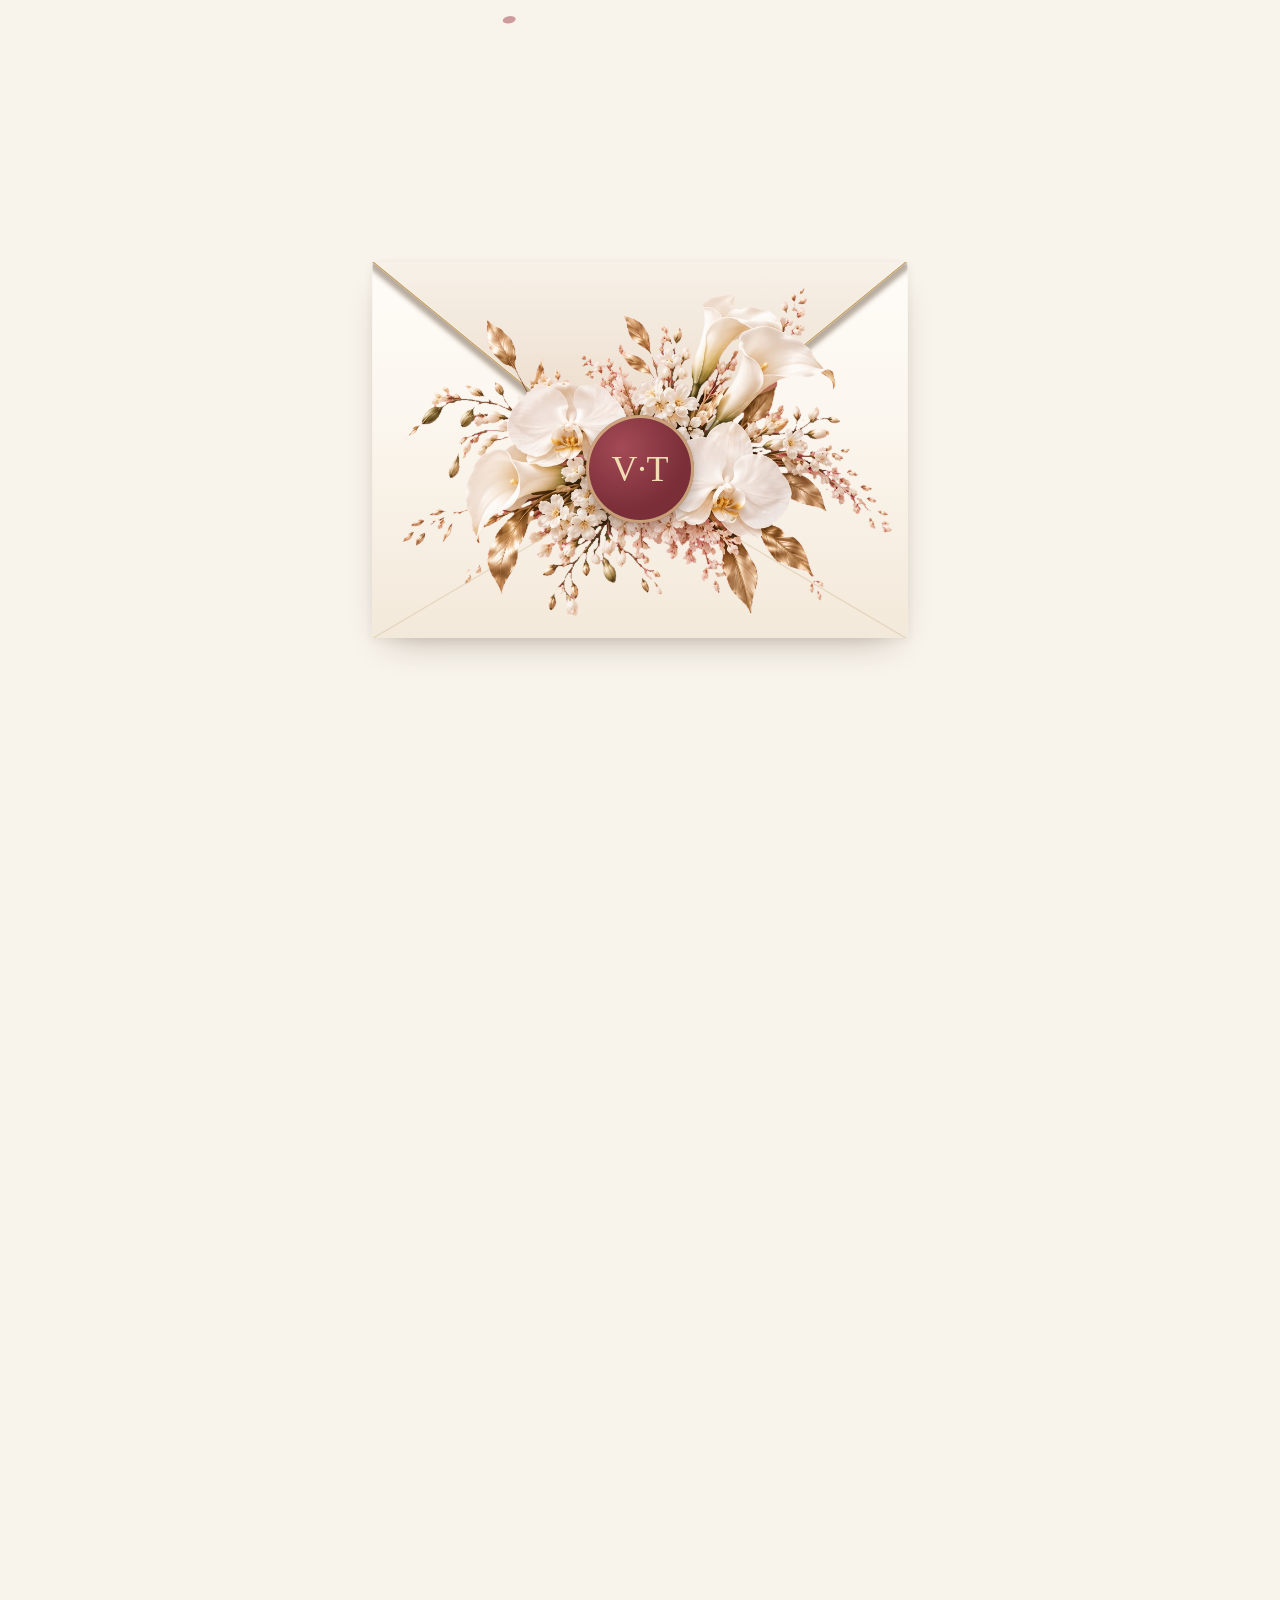
==== vutrang/index.html @ 380d523d "Keep the thank-you popup centered and stop the page from scrolling sideways. Co-authored-by: Cursor " ====
<!doctype html>
<html data-theme="light">
<head>
<meta name="viewport" content="width=device-width, initial-scale=1, viewport-fit=cover">
<script>
(function () {
  if (location.protocol === "file:") return;
  var path = location.pathname;
  if (path.endsWith("/index.html")) path = path.slice(0, -"/index.html".length);
  else if (!path.endsWith("/")) path += "/";
  var base = document.createElement("base");
  base.href = path;
  document.head.appendChild(base);
})();
</script>
<title>Vũ & Trang · Sau tất cả, là Thương</title>
<link rel="icon" href="favicon.svg" type="image/svg+xml">
<link rel="icon" href="favicon.png" type="image/png" sizes="32x32">
<link rel="apple-touch-icon" href="apple-touch-icon.png">
<meta name="claude:viewport-fit-sides" content="cover">
<link rel="stylesheet" href="fonts.css">
<style>
/* Layout: một trang cuộn duy nhất như cuốn album cưới — ảnh lớn xen giữa các "trang giấy", câu chuyện 4 chương theo trục thời gian */
:root{
  --paper:#F8F3EB; --paper-2:#EFE4D4; --card:#FFFCF7;
  --ink:#3C2A22; --ink-soft:#7A6558; --rose:#8E3A45; --gold:#C4A15E; --line:#E4D3C0;
  --night:#2A1C16; --on-night:#F8F1E8; --on-night-soft:#E4D3C4;
  --f-script:"Great Vibes","Brush Script MT",cursive;
  --f-display:"Noto Serif Display","Times New Roman",Georgia,serif;
  --f-body:"Be Vietnam Pro","Segoe UI",Roboto,Arial,sans-serif;
}
@media (prefers-color-scheme:dark){:root:not([data-theme="light"]){
  --paper:#1E1419; --paper-2:#261920; --card:#2C1E25; --ink:#F3E6E8; --ink-soft:#C9B2BA; --rose:#DC93A1; --gold:#D4B678; --line:#4A3540; --night:#140D11; color-scheme:dark}}
:root[data-theme="dark"]{--paper:#1E1419; --paper-2:#261920; --card:#2C1E25; --ink:#F3E6E8; --ink-soft:#C9B2BA; --rose:#DC93A1; --gold:#D4B678; --line:#4A3540; --night:#140D11; color-scheme:dark}

*{box-sizing:border-box}
html{scroll-behavior:smooth;overflow-x:clip;max-width:100%}
body{background:var(--paper);color:var(--ink);font-family:var(--f-body);font-size:16px;line-height:1.7;font-weight:300;-webkit-font-smoothing:antialiased;overflow-x:clip;max-width:100%}
img{max-width:100%;display:block}
.wrap{max-width:660px;margin:0 auto;padding-left:max(20px,env(safe-area-inset-left,0px));padding-right:max(20px,env(safe-area-inset-right,0px))}
section{padding-block:76px;position:relative}
h2{font-family:var(--f-display);font-weight:300;font-size:clamp(28px,6.4vw,40px);line-height:1.2;margin:0;text-wrap:balance;text-align:center}
h2 em{font-style:italic;color:var(--rose)}
.eyebrow{display:block;text-align:center;font-size:14px;letter-spacing:.3em;text-transform:uppercase;color:var(--gold);font-weight:500;margin-bottom:12px}
.lead{text-align:center;color:var(--ink-soft);max-width:34em;margin:16px auto 0}
canvas#petals{position:fixed;inset:0;pointer-events:none;z-index:6}
main{position:relative}

/* HERO ẢNH */
.hero{padding:0;background:var(--paper)}
.hero-frame{position:relative;max-width:760px;margin:0 auto;overflow:hidden}
.hero-frame img{width:100%;height:auto;transform:scale(1.05);animation:slowzoom 12s ease-out forwards;transform-origin:50% 30%}
@keyframes slowzoom{to{transform:scale(1)}}
.hero-frame::after{content:"";position:absolute;left:0;right:0;bottom:0;height:42%;background:linear-gradient(180deg,transparent,var(--paper) 92%)}
.hero-top{position:absolute;top:calc(20px + env(safe-area-inset-top,0px));left:0;right:0;z-index:2;text-align:center;font-size:16px;letter-spacing:.42em;text-transform:uppercase;color:#3A2230;font-weight:600}
@media (max-width:899px){.hero-top{font-size:14px}}
.hero-text{position:relative;z-index:2;text-align:center;padding:0 20px 44px;margin-top:-118px}
.hero h1{margin:0;font-family:var(--f-script);font-weight:400;font-size:clamp(66px,18vw,118px);line-height:1;color:var(--ink)}
.hero h1 .amp{font-size:.6em;color:var(--rose);padding:0 .14em}
.hero .motto{font-family:var(--f-display);font-style:italic;font-size:clamp(20px,4.8vw,27px);margin:4px 0 0;color:var(--rose)}
.hero .dt{margin-top:16px;display:inline-flex;gap:14px;align-items:center;font-size:15px;letter-spacing:.3em;color:var(--ink);font-weight:500}
.hero .dt i{width:28px;height:1px;background:var(--gold);display:block}

/* THIỆP / PHONG BÌ */
.invite{background:var(--paper)}
.envelope{position:relative;width:min(100%,440px);aspect-ratio:1.42;margin:8px auto 0;max-width:100%;perspective:1200px}
.env-back{position:absolute;inset:0;background:linear-gradient(180deg,#F7F1E8,#F4EADF);box-shadow:0 16px 34px -18px rgba(72,52,32,.42),0 2px 8px rgba(72,52,32,.06)}
.env-letter{position:absolute;left:6%;right:6%;top:9%;bottom:7%;background:var(--paper);border:1px solid var(--line);border-radius:3px;display:grid;place-items:start center;text-align:center;padding:16px 12px;transition:transform 1.1s cubic-bezier(.2,.8,.2,1) .35s}
.env-letter small{display:block;font-size:11px;letter-spacing:.3em;text-transform:uppercase;color:var(--gold)}
.env-letter .names{font-family:var(--f-script);font-size:clamp(36px,9vw,48px);line-height:1.15;color:var(--ink)}
.env-flap{position:absolute;left:0;right:0;top:0;height:58%;transform-origin:50% 0;z-index:4;pointer-events:none}
.env-flap svg,.env-front svg{position:absolute;inset:0;width:100%;height:100%;display:block;overflow:hidden}
.env-front{position:absolute;inset:0;clip-path:polygon(0 0,50% 58%,100% 0,100% 100%,0 100%);background:linear-gradient(180deg,#FFFCF8 0%,#FBF6EE 42%,#F3E9DA 100%);z-index:2}
.seal{position:absolute;left:50%;top:55%;transform:translate(-50%,-50%);width:108px;height:108px;z-index:6;border-radius:50%;background:radial-gradient(circle at 34% 30%,#A34A56,#7A2E38 62%);color:#F0DDB4;display:grid;place-items:center;font-family:var(--f-script);font-size:36px;border:none;cursor:pointer;box-shadow:0 6px 14px rgba(60,36,28,.32),inset 0 0 0 3px rgba(232,208,150,.7);transition:opacity .4s,transform .4s;animation:pulse 2.4s ease-in-out infinite}
@keyframes pulse{50%{box-shadow:0 5px 12px rgba(0,0,0,.28),inset 0 0 0 4px rgba(255,255,255,.12),0 0 0 10px rgba(142,58,69,.2)}}
.seal:focus-visible{outline:2px solid var(--gold);outline-offset:4px}
.env-bloom{position:absolute;left:50%;top:55%;width:132%;z-index:5;pointer-events:none;transform:translate(-50%,-50%)}
.env-bloom img{display:block;width:100%;height:auto}
.envelope.open .env-bloom{z-index:4;transition:none;animation:bloomAway .4s cubic-bezier(.4,0,.2,1) both}
@keyframes bloomAway{from{opacity:1;transform:translate(-50%,-50%)}to{opacity:0;transform:translate(-50%,-56%)}}
.envelope.open .env-flap{transition:none;animation:flapOpen .9s cubic-bezier(.45,.05,.25,1) .08s both}
@keyframes flapOpen{0%{transform:translateY(0) rotateX(0deg);z-index:4}78%{transform:translateY(0) rotateX(188deg);z-index:4}100%{transform:translateY(-2px) rotateX(180deg);z-index:0}}
.envelope.open .env-front{z-index:2}
.envelope.open .seal{z-index:0;pointer-events:none;transition:none;animation:sealLift .35s cubic-bezier(.4,0,.2,1) both}
@keyframes sealLift{from{opacity:1;transform:translate(-50%,-50%)}to{opacity:0;transform:translate(-50%,-64%) scale(.86)}}
.envelope.open{clip-path:inset(-160% 0 0 0)}
.env-pocket{display:none}
.envelope:not(.open) .env-letter{top:70%}
.envelope.open .env-letter{top:auto;bottom:8.5%;height:auto;z-index:6;overflow:visible;transition:none;transform:translate3d(0,0,1px);animation:riseOut 2.15s linear .95s both}
@keyframes riseOut{0%{transform:translate3d(0,78%,1px);z-index:1;animation-timing-function:cubic-bezier(.34,.55,.3,1)}58%{transform:translate3d(0,-74%,1px);z-index:1}64%{transform:translate3d(0,-74%,1px);z-index:6;animation-timing-function:cubic-bezier(.28,.12,.22,1)}100%{transform:translate3d(0,0,1px);z-index:6}}
.invite-wide{max-width:780px;margin:52px auto 0;padding-left:max(12px,env(safe-area-inset-left,0px));padding-right:max(12px,env(safe-area-inset-right,0px))}
.invite-card{background:var(--card);border-radius:6px;padding:clamp(48px,9vw,80px) clamp(22px,6vw,64px);text-align:center;position:relative;box-shadow:0 30px 60px -36px rgba(58,34,48,.55);outline:1px solid var(--gold);outline-offset:-14px}
.invite-card::before{content:"";position:absolute;inset:20px;border:1px solid color-mix(in srgb,var(--gold) 45%,transparent);border-radius:3px;pointer-events:none}
.invite-card .corner{position:absolute;width:56px;height:56px;color:var(--gold)}
.invite-card .corner.tl{top:8px;left:8px}.invite-card .corner.tr{top:8px;right:8px;transform:scaleX(-1)}
.invite-card .corner.bl{bottom:8px;left:8px;transform:scaleY(-1)}.invite-card .corner.br{bottom:8px;right:8px;transform:scale(-1)}
.invite-card .monogram{width:155px;height:155px;margin:0 auto 18px;border-radius:50%;border:1px solid var(--gold);display:grid;place-items:center;font-family:var(--f-script);font-size:34px;color:var(--rose)}
.invite-card .kinhmoi{font-family:var(--f-script);font-size:clamp(44px,11vw,68px);line-height:1.1;color:var(--rose);margin:0}
.invite-card .kinhmoi-sub{font-size:18px;letter-spacing:.16rem;text-transform:uppercase;color:#000;font-weight:500;margin-top:6px}
.invite-card .guest{font-family:var(--f-display);font-style:italic;font-size:18px;color:var(--ink-soft);margin:22px auto 0;max-width:340px;padding-bottom:6px}
.families{display:grid;grid-template-columns:1fr 1fr;gap:20px;margin:22px 0 4px}
.families h3{font-size:12px;letter-spacing:.24em;text-transform:uppercase;color:var(--gold);font-weight:500;margin:0 0 8px}
.families p{margin:0;font-size:15px;line-height:1.65}
.families .mem{color:var(--ink-soft);font-style:italic;font-size:14px}
.couple{display:grid;gap:6px;margin:34px 0 30px}
.couple small{display:block;font-size:11px;letter-spacing:.3em;text-transform:uppercase;color:var(--gold);font-weight:500}
.couple strong{display:block;font-family:var(--f-script);font-weight:400;font-size:clamp(46px,11.5vw,72px);line-height:1.15;color:var(--ink)}
.couple .heart{font-family:var(--f-display);font-style:italic;font-size:22px;color:var(--rose);margin:2px 0}
.invite-text{font-family:var(--f-display);font-style:italic;font-size:clamp(17px,4.2vw,20px);line-height:1.6;color:var(--ink-soft);max-width:26em;margin:0 auto}
.dateline{margin:30px auto 0;display:grid;grid-template-columns:1fr auto 1fr;align-items:center;gap:18px;max-width:440px}
.dateline .side{font-size:12px;letter-spacing:.24em;text-transform:uppercase;border-block:1px solid var(--gold);padding:8px 0;font-weight:500}
.dateline .d{font-family:var(--f-display);font-weight:300;font-size:clamp(60px,16vw,86px);line-height:1;color:var(--rose)}
.invite-time{font-family:var(--f-display);font-size:20px;margin-top:14px}
.invite-place{margin-top:6px;font-size:15px;color:var(--ink-soft)}
.lunar{color:var(--ink-soft);font-size:14px;margin-top:8px}
.with-son{margin-top:22px;font-size:14px;color:var(--ink-soft)}
.with-son b{color:var(--ink);font-weight:500}

/* QUOTE + LỜI HẸN */
.promise{background:var(--night);color:var(--on-night);overflow:hidden}
.promise .eyebrow{color:#D4B678}
.promise h2{color:var(--on-night)}
.promise h2 em{color:#E9B9C2}
.promise p{text-align:center;max-width:32em;margin:20px auto 0;color:var(--on-night-soft)}
.promise .q{font-family:var(--f-display);font-style:italic;font-size:clamp(19px,4.6vw,24px);text-align:center;max-width:26em;margin:0 auto 44px;color:var(--on-night)}
.promise .q b{font-style:normal;font-weight:500;letter-spacing:.08em;color:#E9B9C2}
.years{display:grid;grid-template-columns:repeat(3,1fr);gap:8px;margin:36px auto 0;max-width:420px;text-align:center}
.years b{display:block;font-family:var(--f-display);font-weight:300;font-size:clamp(40px,11vw,58px);line-height:1;color:var(--on-night)}
.years small{font-size:11px;letter-spacing:.24em;text-transform:uppercase;color:#D4B678}

/* CHUYỆN */
.story{background:var(--paper-2)}
.chapters{display:grid;gap:56px;margin-top:48px}
.chap{display:grid;gap:18px;justify-items:center;text-align:center;min-width:0}
.chap .ph{position:relative;max-width:100%}
.chap .ph img{width:100%;height:auto;border-radius:3px;box-shadow:0 22px 44px -30px rgba(58,34,48,.6)}
.chap .ph.portrait{width:min(100%,400px)}
.chap .ph.land{width:100%}
.chap .num{font-family:var(--f-display);font-style:italic;font-size:15px;color:var(--rose);letter-spacing:.1em}
.chap h3{font-family:var(--f-script);font-weight:400;font-size:clamp(46px,11vw,60px);margin:0;line-height:1;color:var(--ink)}
.chap .when{font-size:12px;letter-spacing:.26em;text-transform:uppercase;color:var(--gold);font-weight:500}
.chap p{margin:4px auto 0;color:var(--ink-soft);max-width:26em;font-family:var(--f-display);font-style:italic;font-size:18px;line-height:1.55}
.teaser{text-align:center;margin-top:60px;font-family:var(--f-display);font-style:italic;color:var(--rose);font-size:19px}

/* PHÚC */
.son{background:var(--paper)}
.son-grid{columns:2;column-gap:12px;margin-top:40px}
.son-grid img{width:100%;height:auto;border-radius:3px;margin-bottom:12px;break-inside:avoid}

/* ALBUM */
.album{background:var(--paper-2)}
.show{position:relative;margin:40px auto 0;max-width:560px;aspect-ratio:2/3;max-height:82vh;border-radius:4px;overflow:hidden;background:var(--night);box-shadow:0 30px 60px -34px rgba(30,15,22,.7);touch-action:pan-y}
.show .sl{position:absolute;inset:0;opacity:0;transition:opacity 1.2s ease}
.show .sl.on{opacity:1}
.show .sl img{width:100%;height:100%;object-fit:contain}
.show .sl.on img{animation:kb 6s ease-out forwards}
@keyframes kb{from{transform:scale(1.06)}to{transform:scale(1)}}
.show .nav{position:absolute;top:50%;transform:translateY(-50%);z-index:3;width:42px;height:42px;border-radius:50%;border:1px solid rgba(246,236,234,.6);background:rgba(20,12,16,.35);color:#F6ECEA;font-size:20px;cursor:pointer;display:grid;place-items:center}
.show .nav:focus-visible{outline:2px solid var(--gold);outline-offset:2px}
.show .prev{left:12px}.show .next{right:12px}
.dots{display:flex;justify-content:center;gap:7px;margin-top:16px;flex-wrap:wrap}
.dots button{width:8px;height:8px;border-radius:50%;border:none;padding:0;background:var(--line);cursor:pointer}
.dots button.on{background:var(--rose);width:22px;border-radius:4px}
.thumbs{display:flex;gap:8px;overflow-x:auto;margin-top:16px;padding-bottom:6px;scrollbar-width:thin}
.thumbs button{flex:0 0 auto;width:58px;height:78px;border:none;padding:0;border-radius:3px;overflow:hidden;opacity:.55;cursor:pointer;background:var(--night)}
.thumbs button.on{opacity:1;outline:2px solid var(--rose);outline-offset:1px}
.thumbs img{width:100%;height:100%;object-fit:cover}

/* SỰ KIỆN */
.event{background:var(--paper)}
.ev-grid{display:grid;grid-template-columns:repeat(4,1fr);gap:12px;margin-top:40px}
.ev{background:var(--card);border:1px solid var(--line);border-radius:4px;padding:20px 10px;text-align:center;min-width:0}
.ev .t{font-family:var(--f-display);font-size:30px;font-weight:300;line-height:1;font-variant-numeric:tabular-nums}
.ev .l{font-size:11px;letter-spacing:.2em;text-transform:uppercase;color:var(--gold);margin-top:8px;font-weight:500}
.ev .s{font-size:13px;color:var(--ink-soft);margin-top:4px;line-height:1.5}
.venue{margin-top:12px;background:var(--card);border:1px solid var(--line);border-radius:4px;padding:26px 20px;text-align:center}
.venue .l{font-size:11px;letter-spacing:.2em;text-transform:uppercase;color:var(--gold);font-weight:500}
.venue h3{font-family:var(--f-display);font-weight:400;font-size:clamp(13px,6.5cqi,26px);line-height:1.25;margin:6px 0 4px;white-space:nowrap}
.venue .s{font-size:14px;color:var(--ink-soft)}
.btns{display:flex;flex-wrap:wrap;gap:10px;justify-content:center;margin-top:18px}
.btn{display:inline-flex;align-items:center;justify-content:center;gap:8px;padding:11px 22px;border-radius:999px;border:1px solid var(--ink);color:var(--ink);text-decoration:none;font-size:14px;font-weight:500;background:transparent;cursor:pointer;font-family:var(--f-body)}
.btn.solid{background:var(--ink);color:var(--paper)}
.btn:hover{border-color:var(--rose);color:var(--rose)}
.btn.solid:hover{background:var(--rose);color:var(--paper);border-color:var(--rose)}
.btn:focus-visible,input:focus-visible,select:focus-visible,textarea:focus-visible{outline:2px solid var(--gold);outline-offset:2px}
.calrow{display:grid;grid-template-columns:1fr 1fr;gap:28px;margin-top:44px;align-items:center}
.cal{background:var(--card);border:1px solid var(--line);border-radius:4px;padding:22px 16px;min-width:0}
.cal .m{text-align:center;font-family:var(--f-display);font-weight:300;font-style:normal;font-size:21px;margin-bottom:10px}
.cal .m span{color:var(--ink-soft);font-size:15px;font-style:italic}
.grid7{display:grid;grid-template-columns:repeat(7,1fr);text-align:center;font-size:14px;gap:2px 0;font-variant-numeric:tabular-nums}
.grid7 .h{font-size:10.5px;letter-spacing:.1em;color:var(--ink-soft);padding-bottom:6px}
.grid7 div{padding:5px 0;position:relative;z-index:0}
.grid7 .wd{color:#FFF;font-weight:600}
.grid7 .wd::before{content:"";position:absolute;left:50%;top:46%;width:36px;height:34px;transform:translate(-50%,-50%);background:var(--rose);z-index:-1;clip-path:path("M18 32C18 32 2 22.2 2 13.4C2 7.8 6.2 4.2 10.6 4.2C13.3 4.2 15.6 5.7 18 8.4C20.4 5.7 22.7 4.2 25.4 4.2C29.8 4.2 34 7.8 34 13.4C34 22.2 18 32 18 32Z")}
.count{display:grid;grid-template-columns:1fr 1fr;gap:18px 12px}
.count div{text-align:center;border-top:1px solid var(--line);padding-top:12px}
.count b{display:block;font-family:var(--f-display);font-weight:300;font-size:clamp(36px,9vw,48px);line-height:1;font-variant-numeric:tabular-nums}
.count small{font-size:11px;letter-spacing:.22em;text-transform:uppercase;color:var(--ink-soft)}
.sw{display:flex;justify-content:center;gap:16px;margin-top:22px;flex-wrap:wrap}
.sw div{text-align:center;font-size:12px;color:var(--ink-soft)}
.sw i{display:block;width:50px;height:50px;border-radius:50%;margin:0 auto 8px;border:1px solid var(--line)}

/* XÁC NHẬN */
.rsvp{background:var(--paper-2)}
form{display:grid;gap:14px;margin-top:36px;background:var(--card);border:1px solid var(--line);border-radius:4px;padding:26px 20px}
label{font-size:13px;font-weight:500;letter-spacing:.04em;display:block;margin-bottom:6px}
input,select,textarea{width:100%;font:inherit;font-size:15px;color:var(--ink);background:var(--paper);border:1px solid var(--line);border-radius:3px;padding:11px 12px}
textarea{min-height:96px;resize:vertical}
.seg{display:grid;grid-template-columns:1fr 1fr;gap:8px}
.seg input{position:absolute;opacity:0;width:1px;height:1px}
.seg label{margin:0;border:1px solid var(--line);border-radius:3px;padding:11px 8px;text-align:center;cursor:pointer;font-weight:400;background:var(--paper)}
.seg input:checked + label{border-color:var(--rose);background:color-mix(in srgb,var(--rose) 15%,var(--paper));font-weight:500}
.seg input:focus-visible + label{outline:2px solid var(--gold);outline-offset:2px}
.row2{display:grid;grid-template-columns:1fr 1fr;gap:12px}
.thanks-error{margin:0;color:var(--rose);font-size:14px;text-align:center}
.pop{position:fixed;inset:0;z-index:80;display:grid;place-items:center;padding:28px 0;overflow:hidden;background:rgba(42,28,22,.46);backdrop-filter:blur(7px)}
.pop[hidden]{display:none}
.pop-card{position:relative;container-type:inline-size;justify-self:center;width:min(680px,calc(100% - 72px));max-height:calc(100dvh - 36px);overflow:visible;background:#FBF1E7;border:1px solid #E8D5C4;border-radius:26px;padding:34px 64px 30px;text-align:center;box-shadow:0 28px 60px -28px rgba(42,28,22,.5)}
.pop-check{width:42px;height:42px;margin:0 auto 8px;border:1.5px solid var(--gold);border-radius:50%;display:grid;place-items:center;color:var(--ink)}
.pop-check svg{width:20px;height:20px}
.pop-kicker{margin:0;font-size:11px;letter-spacing:.24em;text-transform:uppercase;color:var(--gold);font-weight:500}
.pop-title{margin:4px 0 0;font-family:var(--f-script);font-weight:400;font-size:clamp(40px,11.6cqw,64px);line-height:1;color:var(--ink)}
.pop-lead{margin:10px auto 0;max-width:40em;color:var(--ink-soft);font-size:15.5px;line-height:1.45}
.pop-rule{display:flex;align-items:center;gap:10px;width:min(200px,70%);margin:14px auto}
.pop-rule::before,.pop-rule::after{content:"";height:1px;flex:1;background:var(--line)}
.pop-rule i{width:6px;height:6px;background:var(--gold);transform:rotate(45deg)}
.pop-meta{display:grid;gap:8px;margin:0 auto;color:var(--ink);font-size:14.5px}
.pop-meta[hidden]{display:none}
.pop-meta p{margin:0 auto;display:flex;align-items:flex-start;justify-content:center;gap:8px;max-width:100%}
.pop-meta p span{min-width:0}
.pop-meta svg{width:16px;height:16px;flex:none;color:var(--gold)}
.pop-note{margin:12px auto 0;max-width:28em;font-family:var(--f-display);font-style:italic;font-weight:300;font-size:16.5px;line-height:1.45;color:var(--ink-soft)}
.pop-back{margin-top:16px;border:none;cursor:pointer;background:var(--ink);color:var(--paper);border-radius:999px;padding:11px 26px;font:inherit;font-size:15px;font-weight:500;white-space:nowrap;max-width:100%}
.pop-back:hover{background:var(--rose)}
.pop-check,.pop-kicker,.pop-title,.pop-lead,.pop-rule,.pop-meta,.pop-note,.pop-back{position:relative;z-index:3}
.thanks-flora{position:absolute;pointer-events:none;user-select:none;width:auto;max-width:none;z-index:2}
.thanks-flora.calla{height:min(286px,46cqw);top:-18px;left:-22px}
.thanks-flora.orchid{height:min(258px,42cqw);bottom:-22px;right:-22px}
@container (max-width:520px){
  .pop-card{padding:28px 18px 20px;border-radius:18px}
  .pop-check{width:36px;height:36px;margin-bottom:6px}
  .pop-kicker{font-size:10px;letter-spacing:.14em}
  .pop-title{font-size:clamp(28px,11cqw,40px)}
  .pop-lead{font-size:13.5px}
  .pop-meta{font-size:12.5px}
  .pop-note{font-size:14.5px}
  .pop-back{font-size:14px;padding:10px 18px}
  .thanks-flora.calla{height:108px;top:-14px;left:-8px}
  .thanks-flora.orchid{height:96px;bottom:-16px;right:-8px}
}
@keyframes thanksIn{from{opacity:0;transform:translateY(8px)}to{opacity:1;transform:none}}
.pop-card{animation:thanksIn .45s cubic-bezier(.22,.8,.28,1) both}
.hint{font-size:13px;color:var(--ink-soft);text-align:center;margin:0}

/* MỪNG CƯỚI */
.gifts{display:grid;grid-template-columns:1fr 1fr;gap:14px;margin-top:36px;align-items:start}
.gift{background:var(--card);border:1px solid var(--line);border-radius:4px;padding:20px 14px;text-align:center;min-width:0;container-type:inline-size}
.gift h3{font-size:clamp(8px,6.6cqi,12px);letter-spacing:clamp(.04em,.7cqi,.22em);text-transform:uppercase;color:var(--gold);margin:0 0 12px;font-weight:500;white-space:nowrap;line-height:1.3}
.qr{width:min(100%,156px);max-height:156px;aspect-ratio:1;margin:0 auto 12px;border:1px solid var(--line);border-radius:3px;display:grid;place-items:center;overflow:hidden;background:#fff;padding:8px}.qr img{width:100%;height:100%;object-fit:contain;display:block}
.gift p{margin:0;font-size:clamp(11px,7.2cqi,14px);white-space:nowrap}
.gift .acc{font-family:var(--f-display);font-size:clamp(12px,9.2cqi,18px);letter-spacing:clamp(.01em,.25cqi,.06em);margin:4px 0;font-variant-numeric:tabular-nums}
.copy{margin-top:10px;width:100%;box-sizing:border-box;font-size:clamp(10px,6.4cqi,13px);padding:7px clamp(8px,3cqi,14px);white-space:nowrap}

/* KẾT */
.closing{padding:0;background:var(--night);color:var(--on-night)}
.closing .frame{position:relative;max-width:760px;margin:0 auto;overflow:hidden}
.closing img{width:100%;aspect-ratio:4/5;object-fit:cover;object-position:center 30%}
.closing .frame::after{content:"";position:absolute;inset:0;background:linear-gradient(180deg,rgba(20,12,16,0) 40%,rgba(20,12,16,.9) 100%)}
.closing .tx{position:absolute;left:0;right:0;bottom:0;z-index:2;text-align:center;padding:0 22px 110px}
.closing .big{font-family:var(--f-script);font-size:clamp(46px,12vw,74px);line-height:1.1}
.closing p{color:var(--on-night-soft);max-width:30em;margin:12px auto 0}
.closing .sign{font-family:var(--f-display);font-style:italic;margin-top:16px;color:#E9B9C2;font-size:19px}

/* NÚT NỔI DUY NHẤT */
.fab{position:fixed;z-index:7;right:calc(16px + env(safe-area-inset-right,0px));bottom:calc(16px + env(safe-area-inset-bottom,0px));display:flex;align-items:center;gap:8px;padding:12px 18px;border-radius:999px;background:var(--ink);color:var(--paper);border:none;font:500 14px/1 var(--f-body);cursor:pointer;box-shadow:0 12px 30px -12px rgba(30,15,22,.6)}
.music-fab{position:fixed;z-index:8;bottom:calc(14px + env(safe-area-inset-bottom,0px));left:calc(14px + env(safe-area-inset-left,0px));width:46px;height:46px;border:none;border-radius:50%;padding:0;display:grid;place-items:center;cursor:pointer;color:#F0DDB4;background:radial-gradient(circle at 34% 30%,#A34A56,#7A2E38 62%);box-shadow:0 5px 12px rgba(60,36,28,.28),inset 0 0 0 3px rgba(232,208,150,.55)}
.music-fab[hidden]{display:none}
.music-fab svg{width:20px;height:20px;display:block}
.music-fab.is-off{opacity:.8}
.music-fab:focus-visible{outline:2px solid var(--gold);outline-offset:3px}
.fab:hover{background:var(--rose)}
.fab:focus-visible{outline:2px solid var(--gold);outline-offset:3px}
.fab svg{width:16px;height:16px}

.reveal{transform:translateY(16px);transition:transform 1s ease}
.reveal.in{transform:none}
@media (max-width:560px){
  .chap{grid-template-columns:1fr;gap:20px}
  .chap:nth-child(even) .ph{order:0}
  .chap:nth-child(even) .ph .num{right:auto;left:-6px}
  .ev-grid{grid-template-columns:1fr 1fr}
  .calrow{grid-template-columns:1fr}
}
@media (max-width:420px){.families,.gifts{grid-template-columns:1fr}section{padding-block:62px}}
@media (prefers-reduced-motion:reduce){*{transition:none!important;animation:none!important}.reveal,.envelope.open .env-letter{transform:none}html{scroll-behavior:auto}}
/* ===== Bố cục toàn khổ ===== */
.wrap{max-width:1180px}
section{padding-block:60px}
.eyebrow{margin-bottom:10px}
/* hero */
.hero-frame{max-width:none}
.hero-text .eyebrow{margin-bottom:24px}
.hero-q{font-family:var(--f-display);font-style:italic;color:var(--ink-soft);max-width:26em;margin:22px auto 0;font-size:17px}.hero-q b{font-weight:600;font-style:italic}
@media (max-width:560px){
  .eyebrow{font-size:12px}
  .hero-text{padding:0 18px 36px}
  .hero-text .eyebrow{margin-bottom:10px}
  .hero h1{font-size:clamp(48px,15vw,64px)}
  .hero .motto{font-size:clamp(18px,5.2vw,22px)}
  .hero-q{font-size:15px;margin-top:16px}
}
@media (min-width:900px){
  .hero{display:grid;grid-template-columns:minmax(0,1fr) minmax(0,1fr);align-items:center;min-height:min(100vh,1000px)}
  .hero-frame{height:100%}
  .hero-frame img{height:100%;width:100%;object-fit:cover;object-position:right 25%}
  .hero-frame::after{top:0;bottom:0;left:auto;right:0;width:30%;height:auto;background:linear-gradient(90deg,transparent,var(--paper))}
  .hero-text{margin-top:0;padding:48px}
}
/* thiệp */
.invite{padding-block:56px}
.invite-grid{display:grid;gap:36px;align-items:center}
.env-col{min-width:0}
.invite-card{margin:0}
@media (min-width:900px){.invite-grid{grid-template-columns:minmax(0,.85fr) minmax(0,1.15fr);gap:56px;align-items:start}.envelope{width:100%}.env-col{padding-top:120px}}
/* lời hẹn */
.promise-grid{display:grid;gap:24px;align-items:center}
.promise-grid p{margin-top:0}
@media (min-width:900px){.promise-grid{grid-template-columns:1fr 1fr;gap:64px}.promise h2,.promise-grid .eyebrow,.promise-grid p{text-align:left}.years{margin-left:0}}
/* chuyện: 4 ảnh dọc đồng đều */
.chapters{display:grid;grid-template-columns:repeat(4,minmax(0,1fr));gap:24px;margin-top:40px}
.chap{gap:10px}
.chap .ph,.chap .ph.portrait,.chap .ph.land{width:100%}
.chap .ph img{width:100%;height:auto;aspect-ratio:2/3}
.chap h3{font-size:clamp(40px,4.4vw,54px)}
.chap p{font-size:16px}
@media (max-width:1000px){.chapters{grid-template-columns:repeat(2,minmax(0,1fr));gap:32px 18px}}
@media (max-width:560px){.chapters{grid-template-columns:1fr;gap:44px}}
.teaser{margin-top:44px}
/* Phúc */
.son-grid{columns:auto;display:grid;grid-template-columns:repeat(3,minmax(0,1fr));gap:14px;margin-top:32px}
@media (min-width:900px){.son .lead{max-width:none;white-space:nowrap}}
.son-grid img{margin:0;width:100%;height:auto;aspect-ratio:2/3}
@media (max-width:560px){.son-grid{grid-template-columns:1fr 1fr;gap:10px}.son-grid img:first-child{grid-column:1/-1}}
/* album: dải ảnh chạy */
.album{padding-bottom:48px}
.strip{display:flex;gap:12px;overflow-x:auto;scroll-snap-type:x mandatory;margin-top:32px;padding:0 max(16px,env(safe-area-inset-left,0px)) 8px;scrollbar-width:none;-webkit-overflow-scrolling:touch}
.strip::-webkit-scrollbar{display:none}
.strip img{flex:0 0 auto;height:min(78vh,720px);width:auto;aspect-ratio:2/3;object-fit:cover;scroll-snap-align:center;border-radius:3px;box-shadow:0 20px 40px -28px rgba(30,15,22,.6)}
@media (max-width:560px){.strip img{height:auto;width:82vw}}
.strip-ctl{display:flex;justify-content:center;gap:10px;margin-top:18px}
.strip-ctl .btn{width:46px;height:46px;padding:0;font-size:20px}
/* sự kiện */
.ev-grid{margin-top:32px}
.ev-row{display:grid;grid-template-columns:1.2fr 1fr 1fr;gap:12px;margin-top:12px;align-items:stretch}
.ev-row > *{min-width:0}
.venue{margin:0;display:flex;flex-direction:column;justify-content:center;container-type:inline-size}
.dress{margin-top:22px;padding-top:18px;border-top:1px solid var(--line)}
.dress .sw{margin-top:12px;gap:12px}
.dress .sw i{width:40px;height:40px}
.cal{margin:0;display:flex;flex-direction:column;justify-content:center}
.count-box{background:var(--card);border:1px solid var(--line);border-radius:4px;padding:22px 18px;display:flex;flex-direction:column;justify-content:center;text-align:center}
.count-box .l{font-size:11px;letter-spacing:.2em;text-transform:uppercase;color:var(--gold);font-weight:500;margin-bottom:14px}
@media (max-width:900px){.ev-row{grid-template-columns:1fr 1fr}.venue{grid-column:1/-1}}
@media (max-width:560px){.ev-row{grid-template-columns:1fr}}
/* xác nhận + mừng cưới */
.rsvp-grid{display:grid;gap:48px;align-items:start}
.rsvp-col,.gift-col{min-width:0}
.rsvp-col form{margin-top:24px}
.rsvp-col form .btn.solid{justify-self:stretch}
.gift-col .gifts{margin-top:24px}
@media (min-width:900px){.rsvp-grid{grid-template-columns:1.1fr 1fr;column-gap:56px;row-gap:0;align-items:stretch}.rsvp-col,.gift-col{display:grid;grid-template-rows:subgrid;grid-row:span 4}.rsvp-col h2,.gift-col h2,.rsvp-col .eyebrow,.gift-col .eyebrow,.rsvp-col .lead,.gift-col .lead{text-align:left;margin-left:0}}
@media (min-width:1240px){.rsvp .wrap{max-width:1360px}.rsvp-grid{grid-template-columns:auto minmax(460px,1fr)}.rsvp-col h2{white-space:nowrap;text-wrap:nowrap}}
/* kết */
.closing{padding:0}
.closing .frame{max-width:none}
.closing .frame::after{display:none}
.closing img{width:100%;height:auto;aspect-ratio:auto}
.closing .tx{position:static;padding:44px 22px 110px;text-align:center}
@media (min-width:900px){.closing{display:grid;grid-template-columns:1.4fr 1fr;align-items:center}.closing .tx{padding:48px}.closing img{height:100%;object-fit:cover}}
/* ===== Thiệp mời: thông tin lớn, rực rỡ ===== */
.gold-text{background:linear-gradient(100deg,#9C7A3C 0%,#E2C47F 30%,#B58A43 52%,#F0D79B 72%,#A8803F 100%);-webkit-background-clip:text;background-clip:text;color:transparent}
.env-photo{margin:40px 0 0;display:none}
.env-photo img{width:100%;height:auto;border-radius:4px;box-shadow:0 26px 50px -30px rgba(58,34,48,.6)}
.env-photo figcaption{text-align:center;font-family:var(--f-display);font-style:italic;color:var(--rose);font-size:18px;margin-top:14px}
@media (min-width:900px){.env-photo{display:block}}
.invite-card{background:radial-gradient(120% 60% at 50% 0%,color-mix(in srgb,var(--rose) 9%,var(--card)),var(--card) 60%)}
.invite-card .monogram{width:155px;height:155px;font-size:40px;border-width:1.5px;color:var(--gold)}
.invite-card .kinhmoi{font-size:clamp(52px,12vw,84px)}
.invite-card .kinhmoi-sub{font-size:18px;letter-spacing:.16rem}
.invite-card .guest{font-size:clamp(15px,2.4vw,18px);color:var(--ink);max-width:420px}
.families{gap:28px;margin:30px 0 10px}
.families h3{font-size:14px;letter-spacing:.28em;margin-bottom:10px}
.families > div{container-type:inline-size}
.families p{font-family:var(--f-display);font-size:clamp(10.5px,8.8cqi,18px);line-height:1.45;color:var(--ink);white-space:nowrap}
.invite-text{font-size:clamp(15px,2.4vw,18px);color:var(--ink-soft)}
.couple small{font-size:13px;letter-spacing:.34em}
.couple strong{font-size:clamp(58px,14vw,96px);color:var(--ink)}
.couple .heart{font-size:clamp(24px,5vw,30px)}
.with-son{font-family:var(--f-display);font-size:20px;color:var(--ink);line-height:1.5;margin-top:26px}
.with-son b{font-weight:500;color:var(--rose)}
.dateline{max-width:560px;gap:20px;margin-top:34px}
.dateline .side{font-size:clamp(13px,3.2vw,16px);padding:10px 0;color:var(--ink)}
.dateline .d{font-size:clamp(76px,20vw,128px);font-weight:400}
.lunar{font-size:clamp(17px,4vw,20px);color:var(--ink);margin-top:12px;font-family:var(--f-display);font-style:italic}
.invite-time{font-size:clamp(24px,6vw,34px);margin-top:22px;color:var(--ink);font-weight:400}
.invite-time b{color:var(--rose);font-weight:500}
.invite-place{font-family:var(--f-display);font-size:clamp(22px,5.4vw,30px);color:var(--ink);margin-top:10px}
.invite-place small{display:block;font-family:var(--f-body);font-size:clamp(14px,3.4vw,16px);color:var(--ink-soft);margin-top:4px}
.invite-thanks{font-family:var(--f-display);font-style:italic;font-size:clamp(17px,4.2vw,20px);color:var(--ink-soft);margin:26px auto 0;max-width:28em}
.invite-card .gold-text,.gold-text{color:transparent;-webkit-text-fill-color:transparent}
.env-letter{z-index:1}
.env-letter{display:flex;flex-direction:column;align-items:center;overflow:hidden;padding-bottom:0}
.env-letter .env-shot{width:calc(100% + 24px);max-width:none;margin:10px -12px 0;flex:1 1 auto;height:0;min-height:0;object-fit:cover;object-position:center 30%;border-radius:2px 2px 0 0}
.envelope.open .env-letter .env-shot{position:relative;left:auto;right:auto;top:auto;width:calc(100% + 24px);height:auto;aspect-ratio:1.42;max-width:none;margin:8px -12px 0;flex:none;min-height:0;z-index:2;object-fit:cover;object-position:center 30%;border-radius:2px 2px 0 0;box-shadow:0 18px 34px -22px rgba(58,34,48,.45)}
.envelope.open .env-flap{pointer-events:none}
.invite .envelope{margin-top:clamp(110px,30vw,170px)}
@media (min-width:900px){.env-col{padding-top:40px}}
/* ===== Thiệp mời: bố cục cân đối ===== */
.invite .wrap{max-width:1180px}
.env-col{max-width:420px;margin:0 auto;padding-top:0!important}
.invite .envelope{width:100%;margin-top:clamp(96px,22vw,130px)}
.inv-row{display:grid;grid-template-columns:minmax(0,1fr) minmax(0,1.25fr);gap:28px;margin-top:44px;align-items:stretch}
.inv-photos{display:grid;grid-template-rows:1fr 1fr auto;gap:16px;min-width:0}
.inv-photos img{width:100%;height:100%;min-height:0;object-fit:cover;object-position:center 30%;border-radius:4px;box-shadow:0 26px 50px -32px rgba(58,34,48,.6)}
.inv-cap{margin:0;text-align:center;font-family:var(--f-display);font-style:italic;color:var(--rose);font-size:18px}
.env-photo{display:none!important}
.invite-card{padding:clamp(56px,6vw,84px) clamp(28px,4.5vw,64px)}
.invite-card .kinhmoi{font-size:clamp(36px,6.2vw,64px);line-height:1.05;text-wrap:balance}
.invite-card .guest{margin-top:16px}
.families{grid-template-columns:1fr 1fr;gap:20px;margin:28px auto 8px;max-width:520px;align-items:start}
.families > div{padding:14px 10px;border-top:1px solid var(--line);border-bottom:1px solid var(--line)}
.families p{white-space:nowrap}
.invite-text{max-width:24em;text-wrap:balance}
.couple{margin:30px 0 22px}
.couple strong{font-size:clamp(56px,7vw,92px)}
.dateline{max-width:520px}
.dateline .d{font-size:clamp(78px,9.5vw,124px)}
.inv-times{display:grid;grid-template-columns:repeat(3,1fr);max-width:520px;margin:26px auto 0;border-block:1px solid var(--gold)}
.inv-times div{padding:14px 6px;display:grid;gap:2px}
.inv-times div + div{border-left:1px solid var(--line)}
.inv-times small{font-size:12px;letter-spacing:.24em;text-transform:uppercase;color:var(--gold);font-weight:500}
.inv-times b{font-family:var(--f-display);font-weight:400;font-size:clamp(30px,3.6vw,40px);line-height:1.1;color:var(--ink);font-variant-numeric:tabular-nums}
.inv-times div:nth-child(2) b{color:var(--rose)}
.invite-place{margin-top:24px}
@media (max-width:900px){
  .inv-row{grid-template-columns:1fr}
  .inv-photos{display:none}
  .invite-card .kinhmoi{font-size:clamp(34px,9.2vw,52px)}
  .couple strong{font-size:clamp(48px,12vw,72px)}
  .dateline .d{font-size:clamp(70px,21vw,104px)}
}
@media (max-width:560px){
  .invite-card{padding:48px 16px}
  .invite-card::before{inset:10px}
  .invite-card .monogram{width:112px;height:112px;font-size:32px}
  .invite-card .kinhmoi-sub{font-size:13px;letter-spacing:.16rem}
  .families{gap:8px;max-width:none}
  .families > div{padding:12px 0}
  .families h3{font-size:11px;letter-spacing:.14em;margin-bottom:6px}
  .invite-card .guest,.invite-text{font-size:15px}
  .with-son{font-size:clamp(13px,4.2vw,16px)}
  .inv-times small{font-size:10.5px;letter-spacing:.12em}
}

/* Xem ảnh lớn */
img.can-zoom{cursor:zoom-in}
.hero-frame::after,.closing .frame::after{pointer-events:none}
body.lb-open,body.thanks-open{overflow:hidden}
.lightbox{width:100vw;height:100vh;max-width:100vw;max-height:100vh;margin:0;padding:0;border:0;background:transparent;overflow:hidden}
.lightbox::backdrop{background:rgba(22,12,16,.9)}
.lightbox img{position:absolute;left:50%;top:50%;transform:translate(-50%,-50%);max-width:min(1100px,calc(100vw - 96px));max-height:calc(100vh - 48px);width:auto;height:auto;object-fit:contain;border-radius:2px;box-shadow:0 30px 70px -36px rgba(0,0,0,.8);cursor:default}
.lb-x,.lb-nav{position:absolute;z-index:2;width:46px;height:46px;border-radius:999px;border:1px solid rgba(246,239,236,.45);background:rgba(246,239,236,.14);color:#F6EFEC;font-size:26px;line-height:1;cursor:pointer;font-family:var(--f-body)}
.lb-x{top:max(14px,env(safe-area-inset-top,0px));right:max(14px,env(safe-area-inset-right,0px))}
.lb-nav.prev{left:max(12px,env(safe-area-inset-left,0px));top:50%;transform:translateY(-50%)}
.lb-nav.next{right:max(12px,env(safe-area-inset-right,0px));top:50%;transform:translateY(-50%)}
.lb-x:hover,.lb-nav:hover{background:rgba(246,239,236,.3)}
.lb-x:focus-visible,.lb-nav:focus-visible{outline:2px solid var(--gold);outline-offset:3px}
@media (max-width:560px){
  .lightbox img{max-width:calc(100vw - 20px);max-height:calc(100vh - 36px)}
  .lb-nav{width:40px;height:40px;font-size:24px}
  .lb-nav.prev{left:8px}
  .lb-nav.next{right:8px}
}
/* Mở đầu: chỉ phong bì, bấm dấu sáp thì cả thiệp hiện ra */
body.cover{overflow:hidden}
body.cover .fab{opacity:0;visibility:hidden;pointer-events:none}
body.cover .invite{position:fixed;inset:0;z-index:5;display:flex;align-items:safe center;justify-content:center;min-height:100dvh;margin:0;padding:18px 12px;background:var(--paper);overflow:auto}
body.cover .invite .wrap{width:min(100%,calc((100dvh - 64px) * .64));margin:0 auto;padding-left:0;padding-right:0}
body.cover .invite .envelope,body.cover .env-col{margin-top:0!important;padding-top:0!important}
body.cover .env-col{max-width:none;width:100%}
body.cover .inv-row{display:none}
body.cover main>section:not(.invite){opacity:0}
body.cover .envelope{width:100%;cursor:pointer}
body.cover.revealing .invite{transition:opacity .95s cubic-bezier(.4,0,.2,1),transform .95s cubic-bezier(.4,0,.2,1);opacity:0;transform:translateY(-14px) scale(.992);pointer-events:none}
body.revealing main>section:not(.invite){animation:coverin 1.15s cubic-bezier(.22,.8,.28,1) both}
body.revealing .fab{visibility:visible;animation:coverin 1.15s cubic-bezier(.22,.8,.28,1) .28s both}
@keyframes coverin{from{opacity:0;transform:translateY(16px)}to{opacity:1;transform:none}}
</style>
</head>
<body class="cover">
<button class="music-fab" id="mute" type="button" hidden aria-label="Tắt nhạc"></button>

<canvas id="petals" aria-hidden="true"></canvas>
<main>

<section class="hero" id="top">
  <div class="hero-frame">
    <img src="[data-uri]" alt="Vũ và Trang cười rạng rỡ, Trang cầm bó hoa trắng">
    <div class="hero-top">Save the date</div>
  </div>
  <div class="hero-text">
    <span class="eyebrow">Thiệp mời lễ thành hôn</span>
    <h1>Vũ<span class="amp">&amp;</span>Trang</h1>
    <p class="motto">Sau tất cả, là Thương</p>
    <div class="dt"><i></i>28 · 11 · 2026<i></i></div>
    <p class="hero-q">“14 năm cho một tình <b>Bạn</b>, một tình <b>Yêu</b><br/>Và giờ sẽ là một tình <b>Thương</b>.”</p>
  </div>
</section>

<section class="invite" id="thiep">
  <div class="wrap">
    <div class="env-col">
      <div class="envelope" id="env">
        <div class="env-back"></div>
        <div class="env-letter"><div><small>Thiệp hồng</small><div class="names">Vũ &amp; Trang</div><small>Thứ Bảy · 28.11.2026</small></div><img class="env-shot" alt="Vũ, Trang và Phúc" src="[data-uri]"></div>
        <div class="env-front"><svg viewBox="0 0 440 310" preserveAspectRatio="none" aria-hidden="true"><defs><filter id="env-crease" x="-8%" y="-8%" width="116%" height="124%"><feGaussianBlur stdDeviation="1.7"/></filter></defs><path d="M0 1L220 181L440 1" fill="none" stroke="rgba(86,62,36,.42)" stroke-width="9" filter="url(#env-crease)"/><path d="M0 310L220 180" fill="none" stroke="rgba(176,142,86,.22)" stroke-width="1.1"/><path d="M440 310L220 180" fill="none" stroke="rgba(176,142,86,.22)" stroke-width="1.1"/></svg></div>
        <div class="env-flap"><svg viewBox="0 0 440 180" preserveAspectRatio="none" aria-hidden="true"><defs><linearGradient id="env-flap-paper" x1="220" y1="0" x2="220" y2="180" gradientUnits="userSpaceOnUse"><stop offset="0" stop-color="#F7F1E8"/><stop offset="1" stop-color="#E7D4C0"/></linearGradient></defs><clipPath id="env-flap-clip"><path d="M0 0H440L220 180Z"/></clipPath><g clip-path="url(#env-flap-clip)"><path fill="url(#env-flap-paper)" d="M0 0H440L220 180Z"/><path d="M0 0L220 180L440 0" fill="none" stroke="rgba(255,250,242,.7)" stroke-width="3.2"/><path d="M0 0L220 180L440 0" fill="none" stroke="#C6A36A" stroke-width="2.2" stroke-linejoin="miter"/></g></svg></div>
        <svg class="env-pocket" viewBox="0 0 440 310" preserveAspectRatio="none" aria-hidden="true">
          <defs>
            <linearGradient id="envp-flap" x1="0" y1="0" x2="0" y2="1">
              <stop offset="0" stop-color="#F8F1E6"/>
              <stop offset="1" stop-color="#F0E2CE"/>
            </linearGradient>
            <linearGradient id="envp-lip" x1="0" y1="0" x2="0" y2="1">
              <stop offset="0" stop-color="#FFFCF8"/>
              <stop offset="1" stop-color="#F7F0E6"/>
            </linearGradient>
            <filter id="envp-fold" x="-25%" y="-25%" width="150%" height="150%">
              <feDropShadow dx="0" dy="3" stdDeviation="2.4" flood-color="#8C7352" flood-opacity=".42"/>
            </filter>
          </defs>
          <path fill="url(#envp-lip)" d="M0 188C120 224 170 236 220 238C270 236 320 224 440 188V310H0Z"/>
          <path fill="url(#envp-flap)" filter="url(#envp-fold)" d="M0 0C52 10 108 48 140 102C162 140 156 176 132 208C96 244 40 258 0 250Z"/>
          <path fill="url(#envp-flap)" filter="url(#envp-fold)" d="M440 0C388 10 332 48 300 102C278 140 284 176 308 208C344 244 400 258 440 250Z"/>
          <path fill="none" stroke="rgba(112,84,50,.32)" stroke-width="8" stroke-linecap="round" d="M1 2C52 12 108 50 140 102C162 140 156 176 132 208C96 244 40 258 2 250"/>
          <path fill="none" stroke="#E2C992" stroke-width="1.65" stroke-linecap="round" d="M0 1C52 11 108 49 140 101C162 139 156 175 132 207C96 243 40 257 1 249"/>
          <path fill="none" stroke="rgba(255,252,246,.8)" stroke-width="1.1" stroke-linecap="round" d="M10 8C58 20 112 58 136 104C156 138 152 170 130 198"/>
          <path fill="none" stroke="rgba(112,84,50,.32)" stroke-width="8" stroke-linecap="round" d="M439 2C388 12 332 50 300 102C278 140 284 176 308 208C344 244 400 258 438 250"/>
          <path fill="none" stroke="#E2C992" stroke-width="1.65" stroke-linecap="round" d="M440 1C388 11 332 49 300 101C278 139 284 175 308 207C344 243 400 257 439 249"/>
          <path fill="none" stroke="rgba(255,252,246,.8)" stroke-width="1.1" stroke-linecap="round" d="M430 8C382 20 328 58 304 104C284 138 288 170 310 198"/>
        </svg>
        <div class="env-bloom" aria-hidden="true"><img src="[data-uri]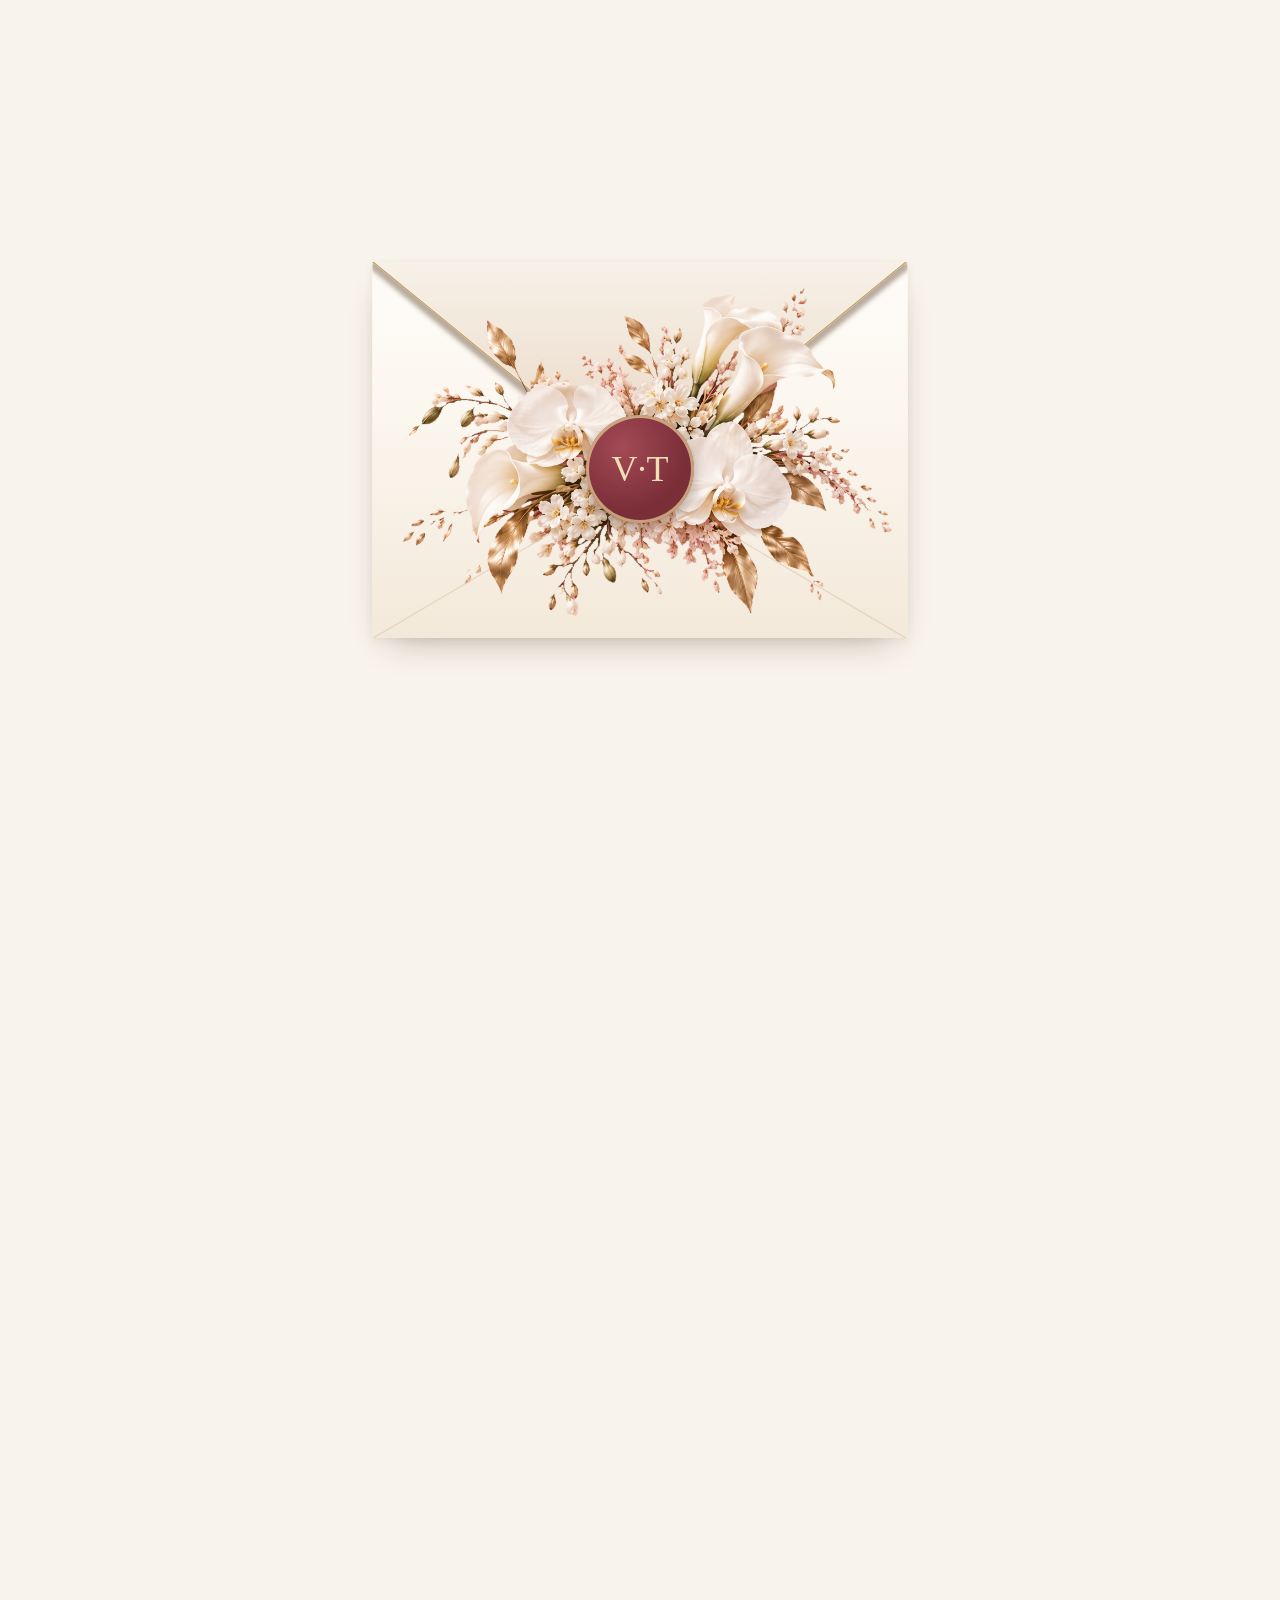
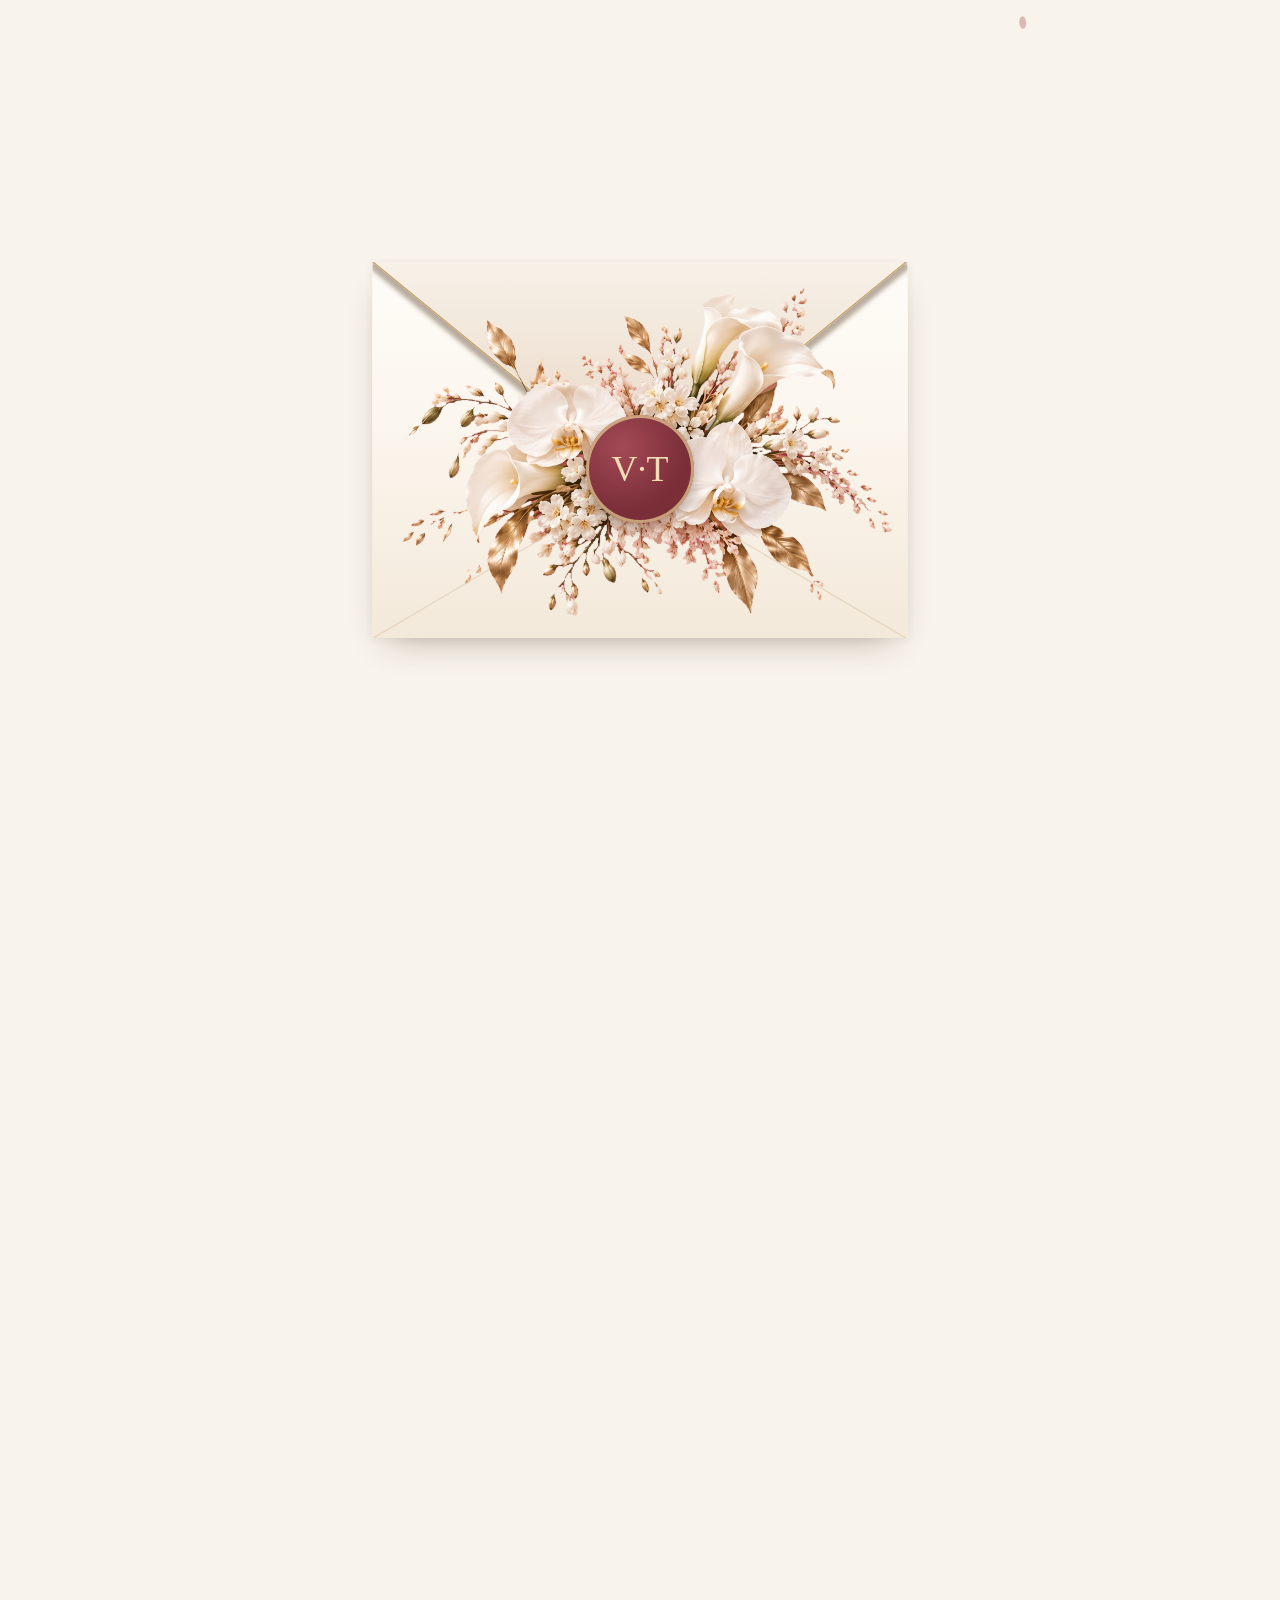
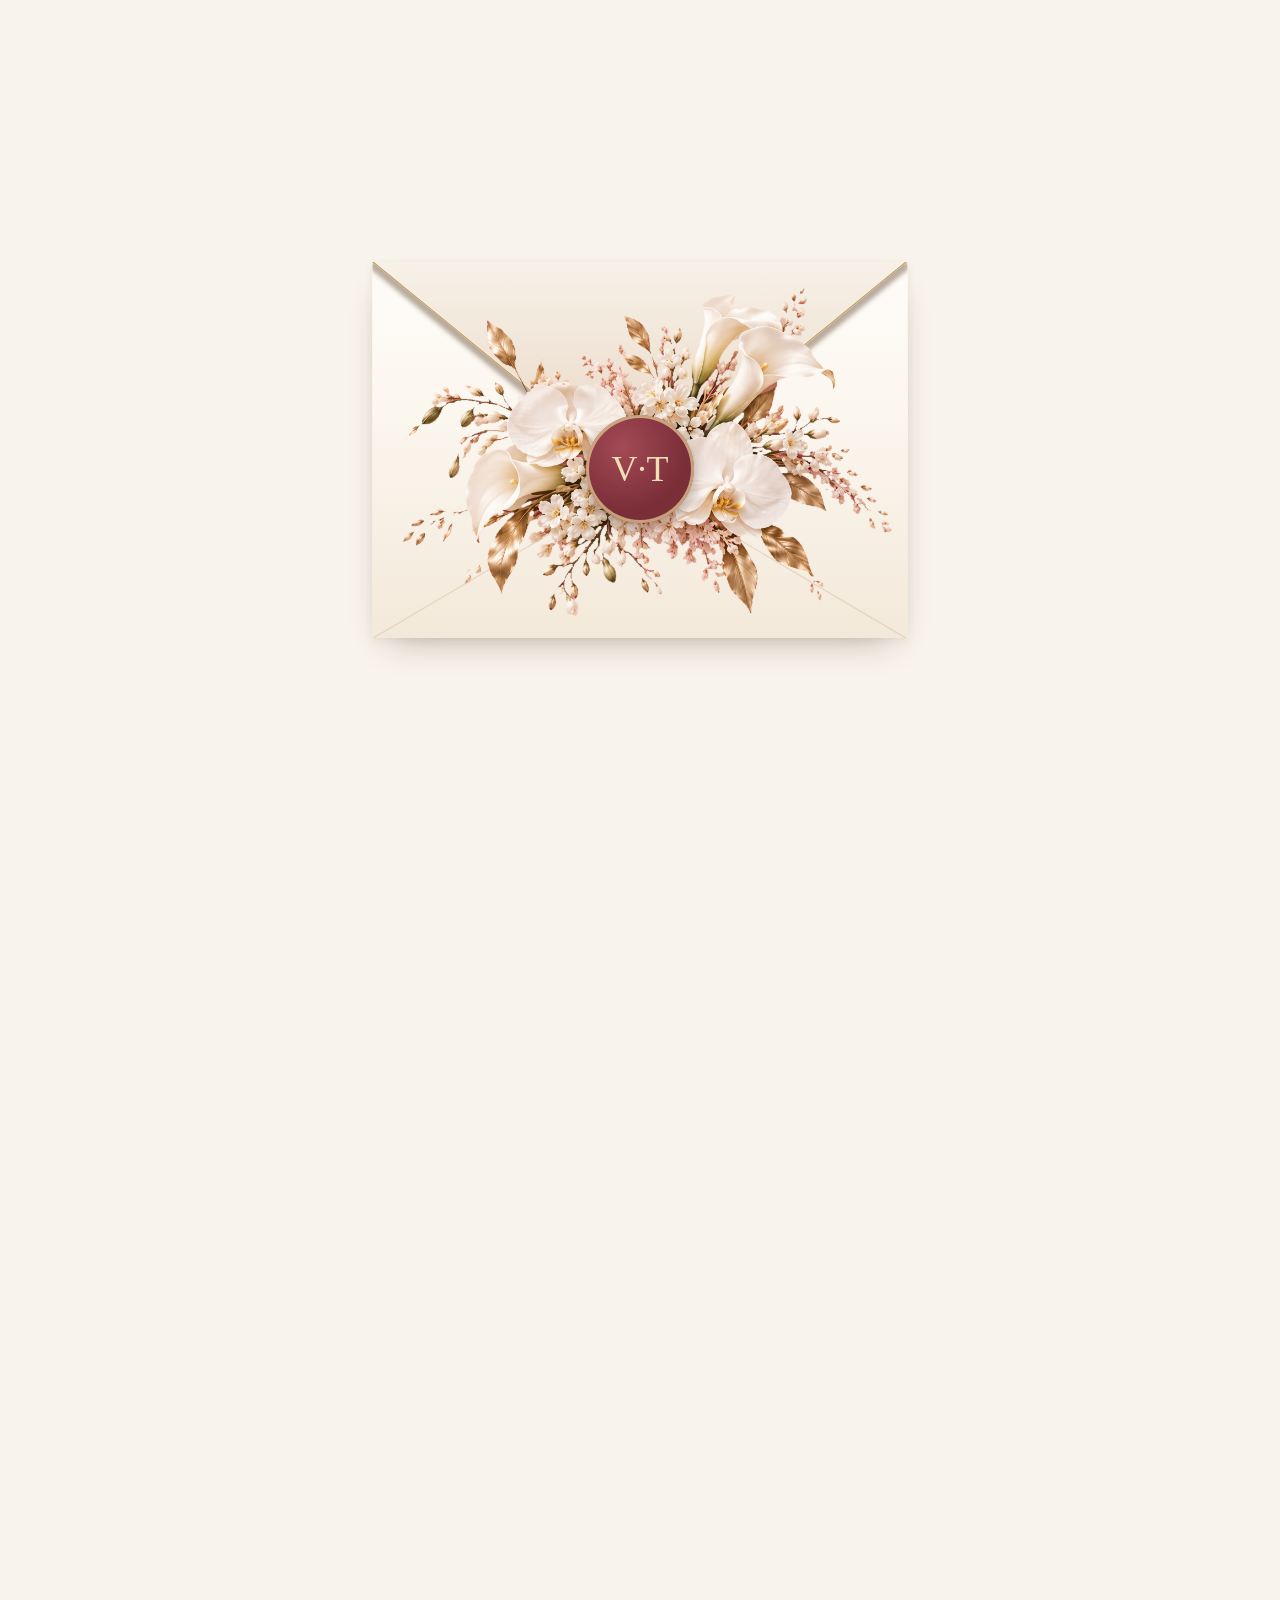
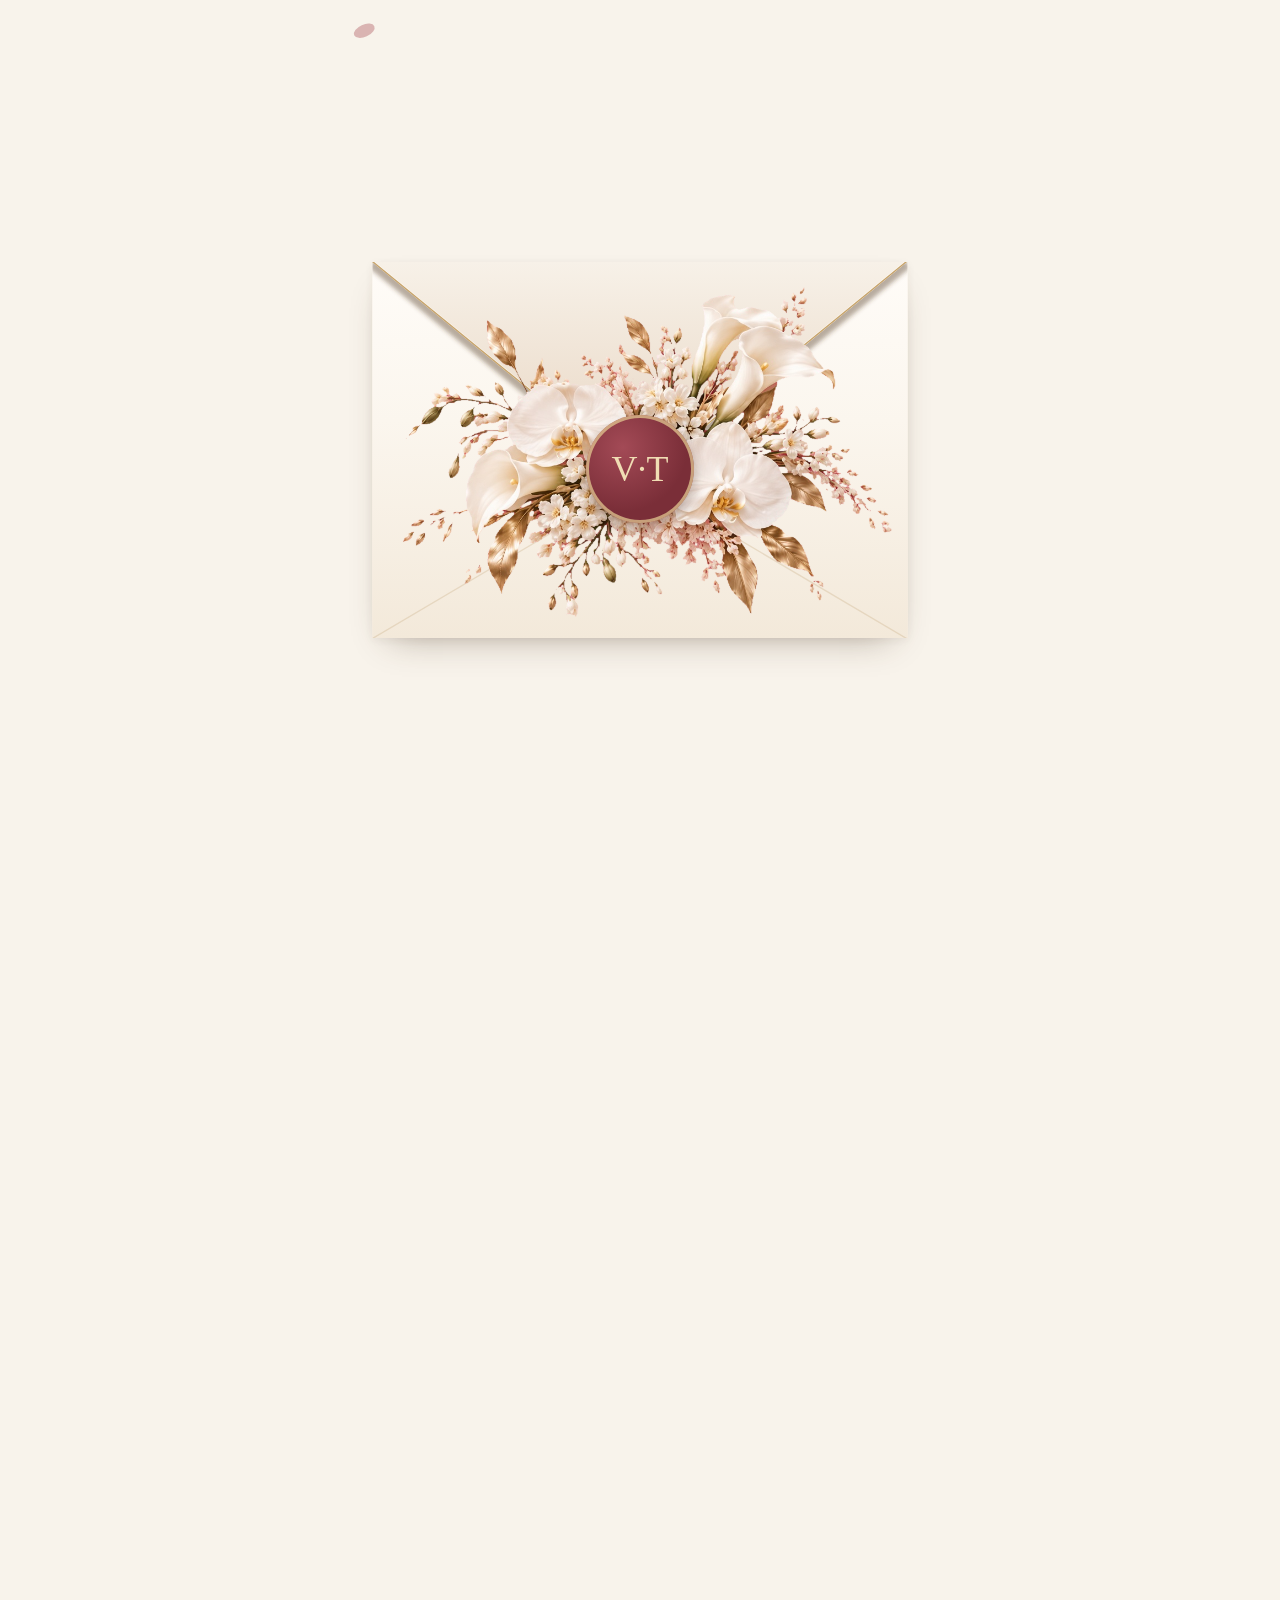
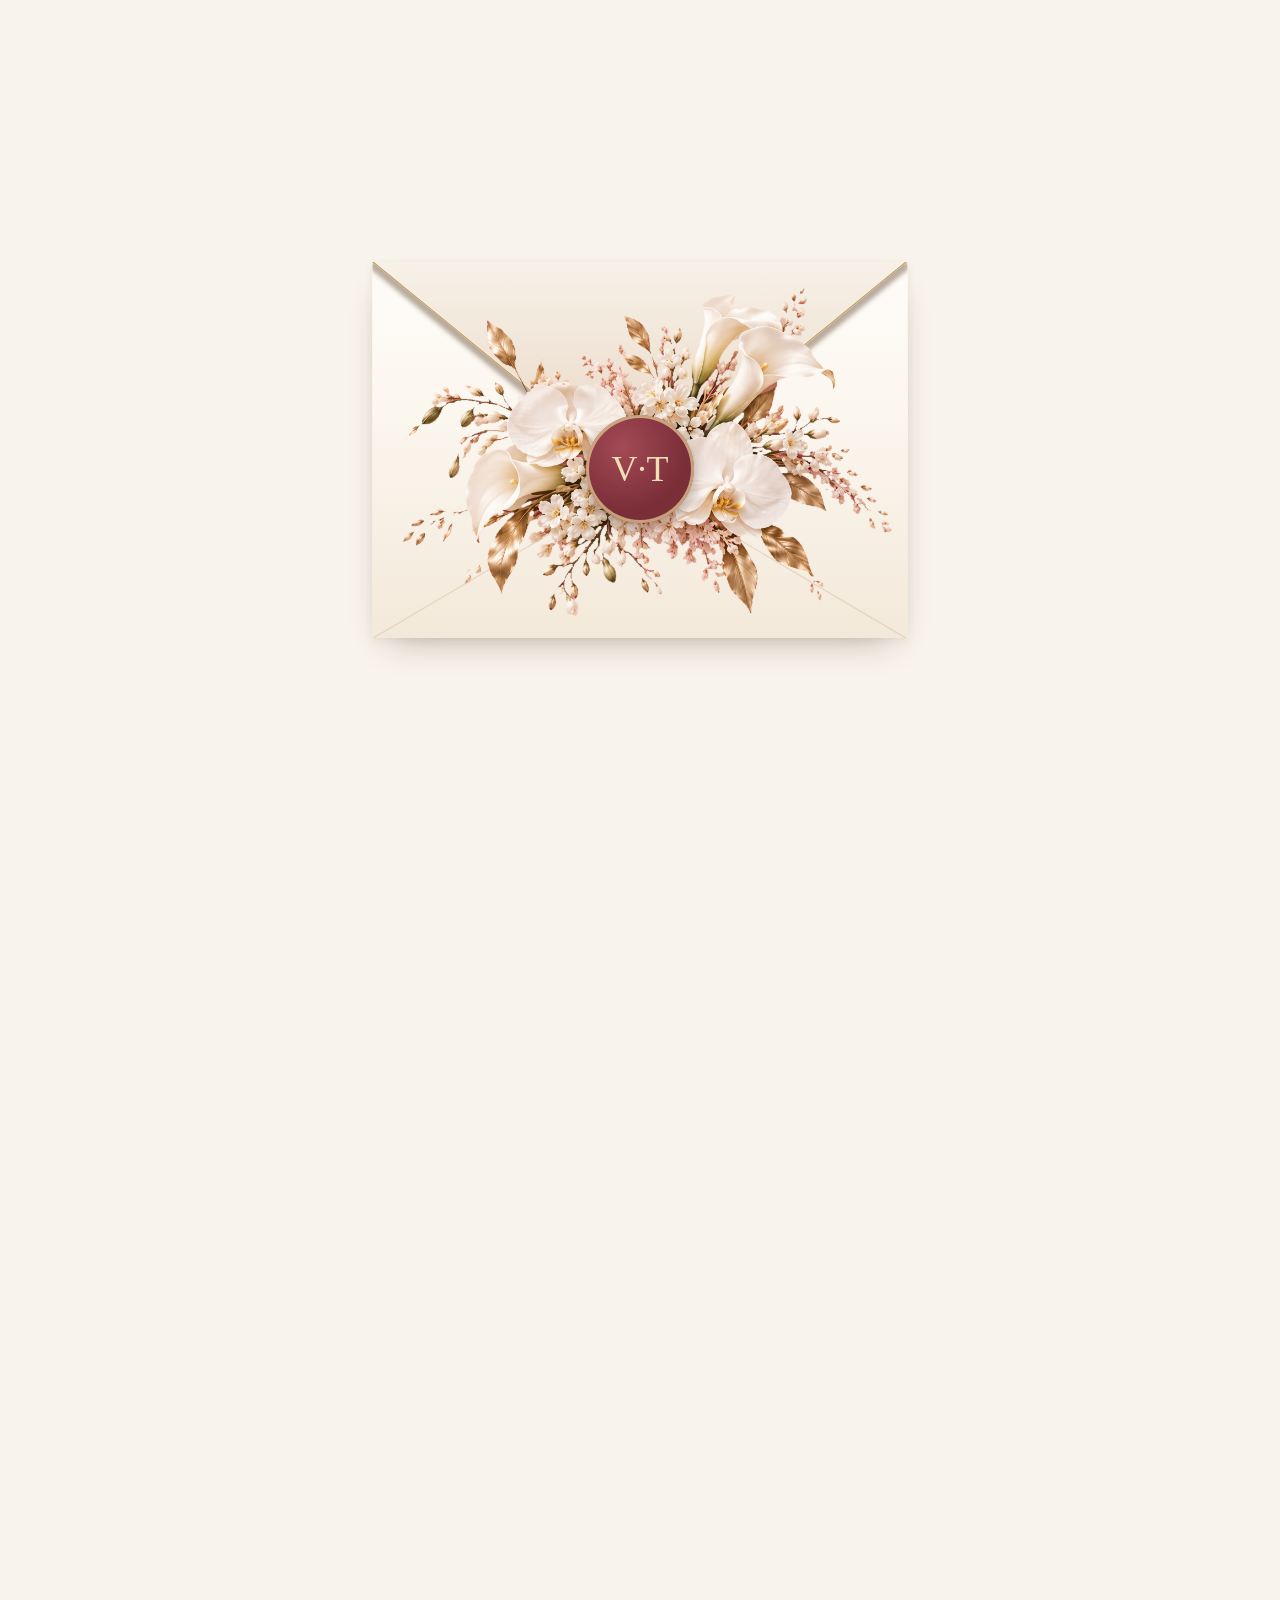
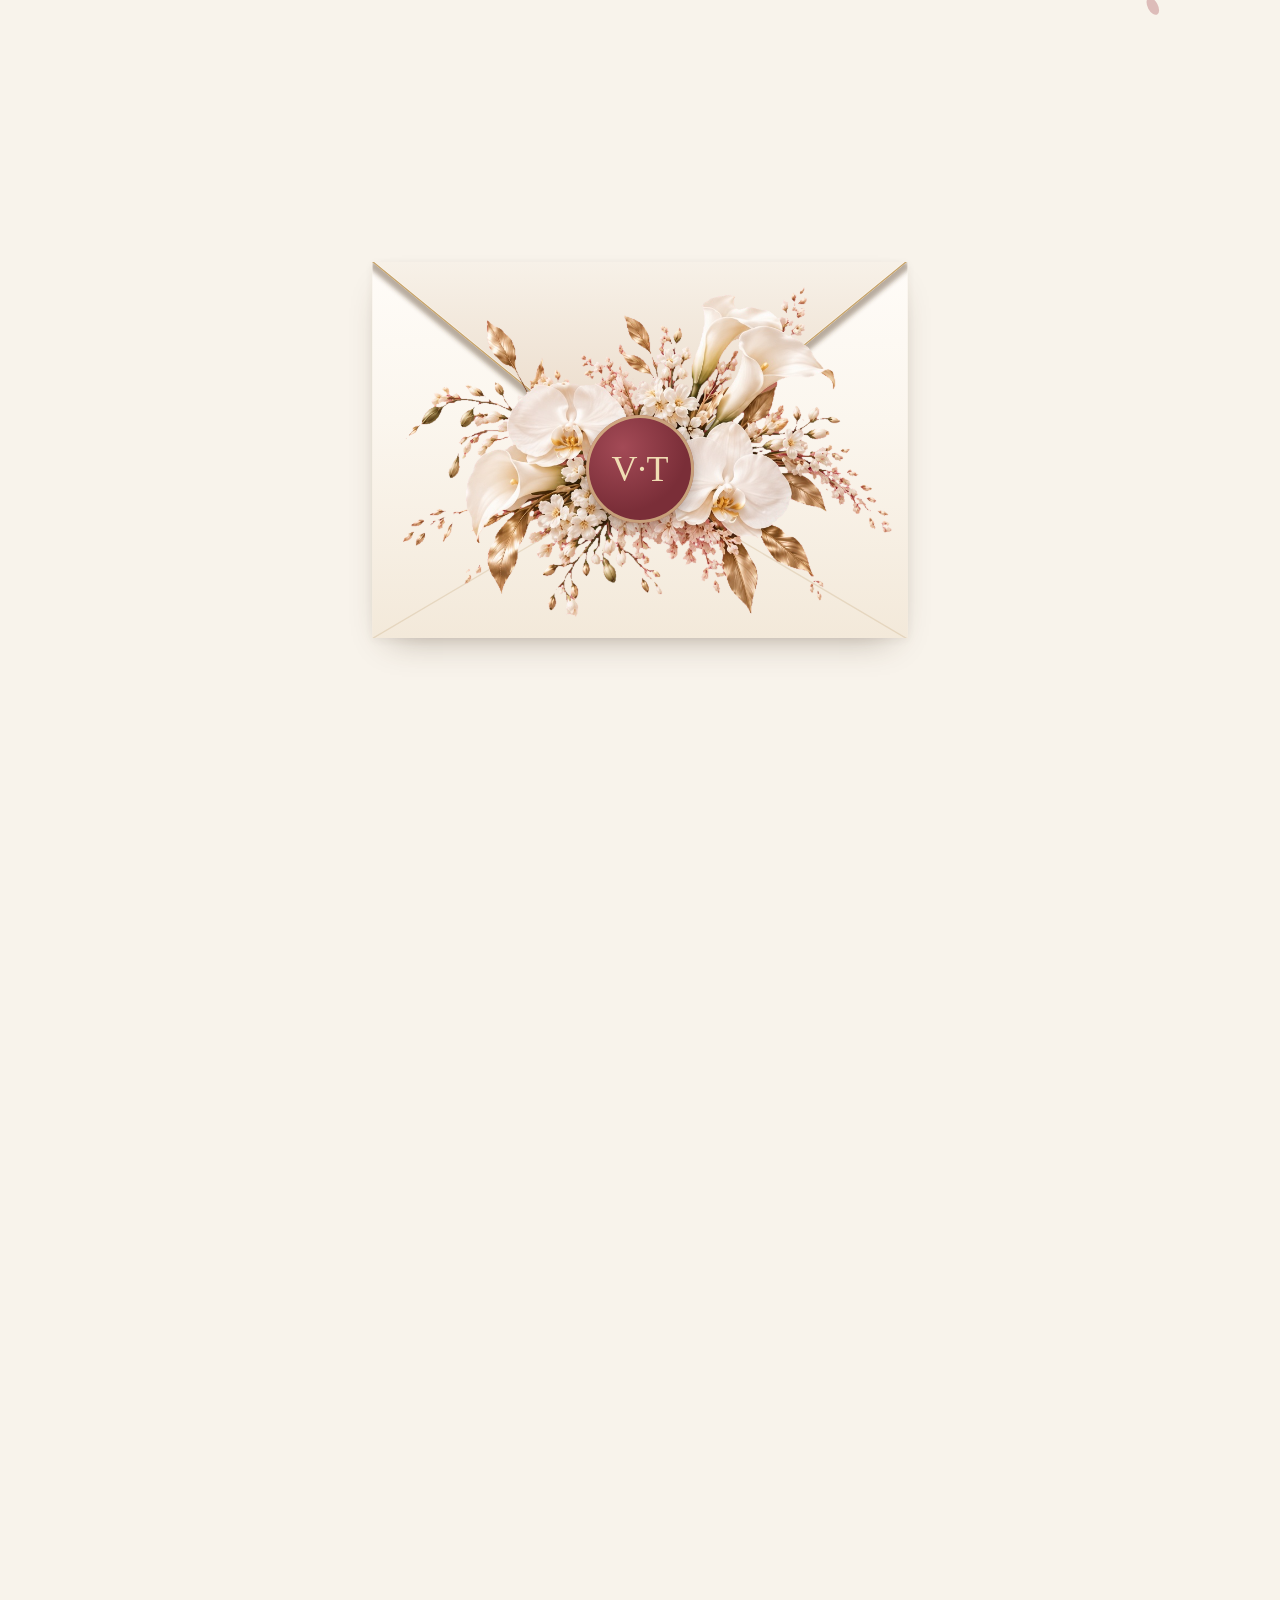
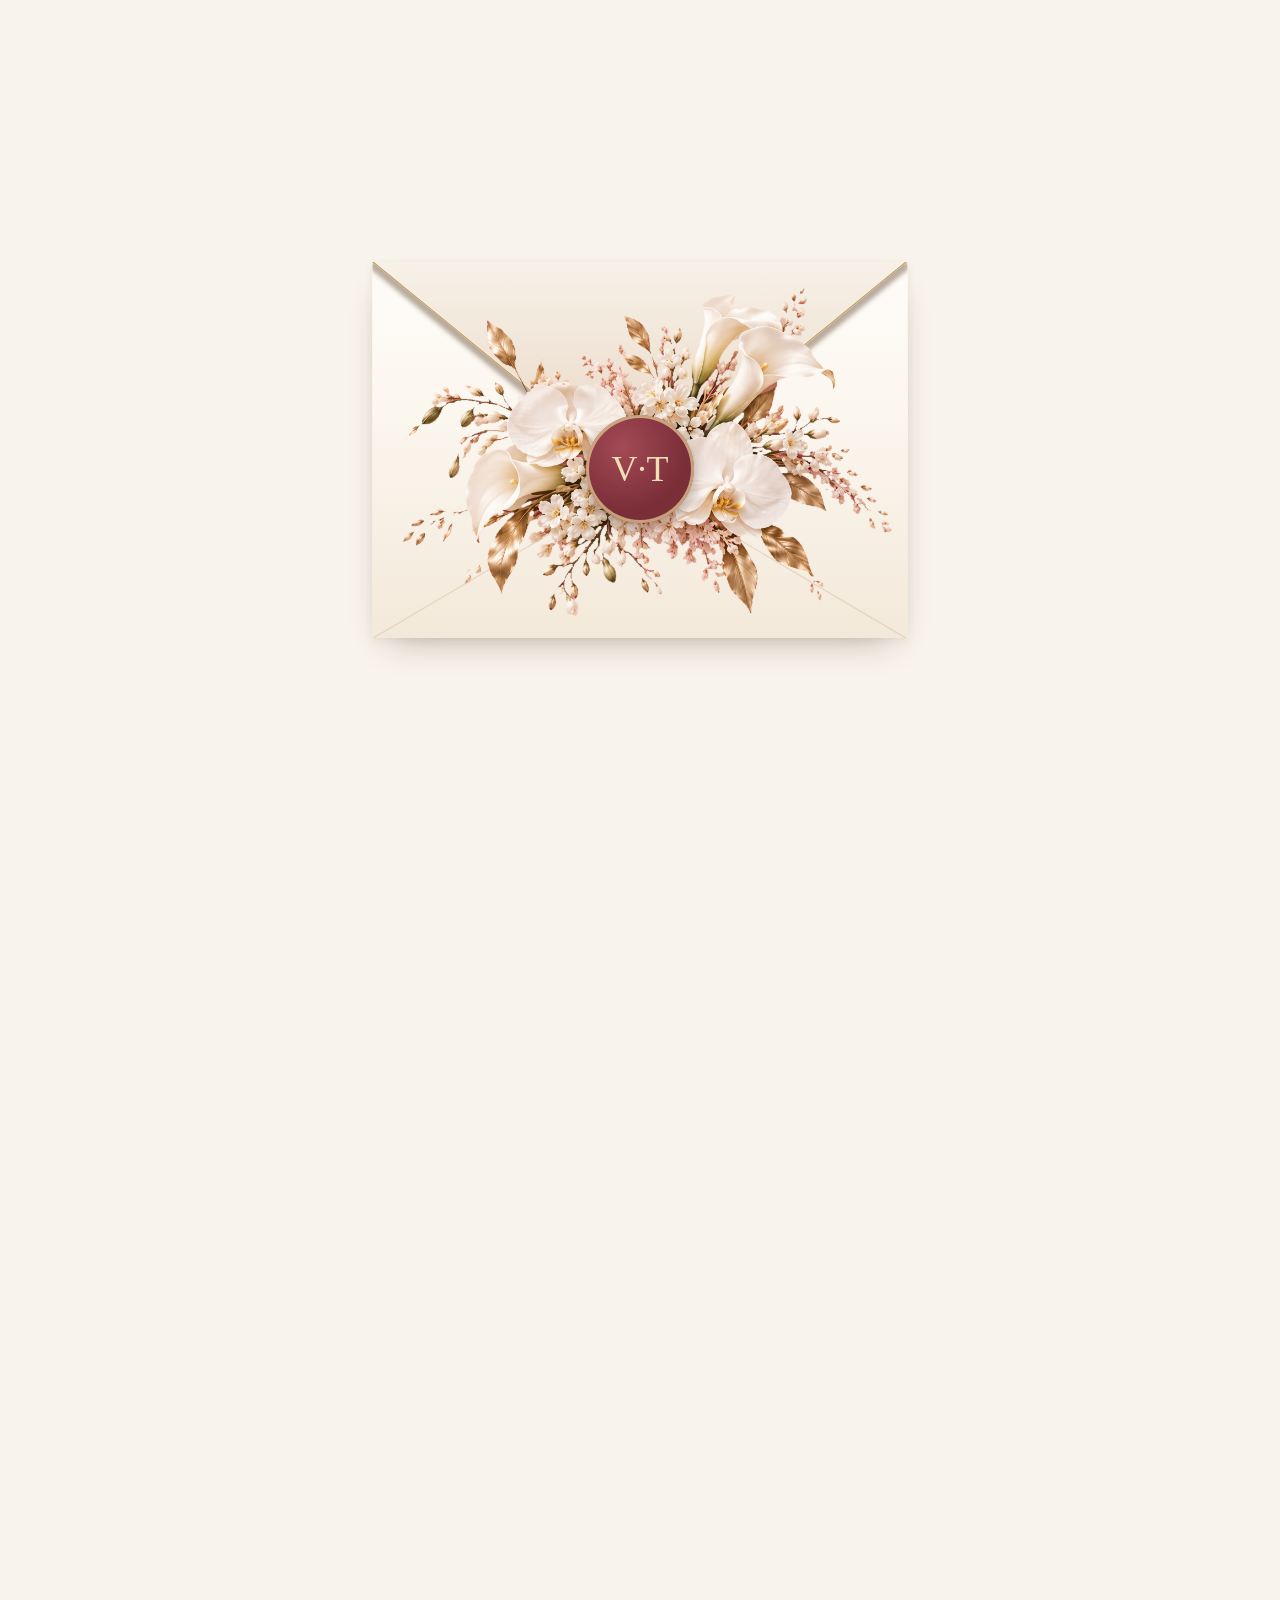
